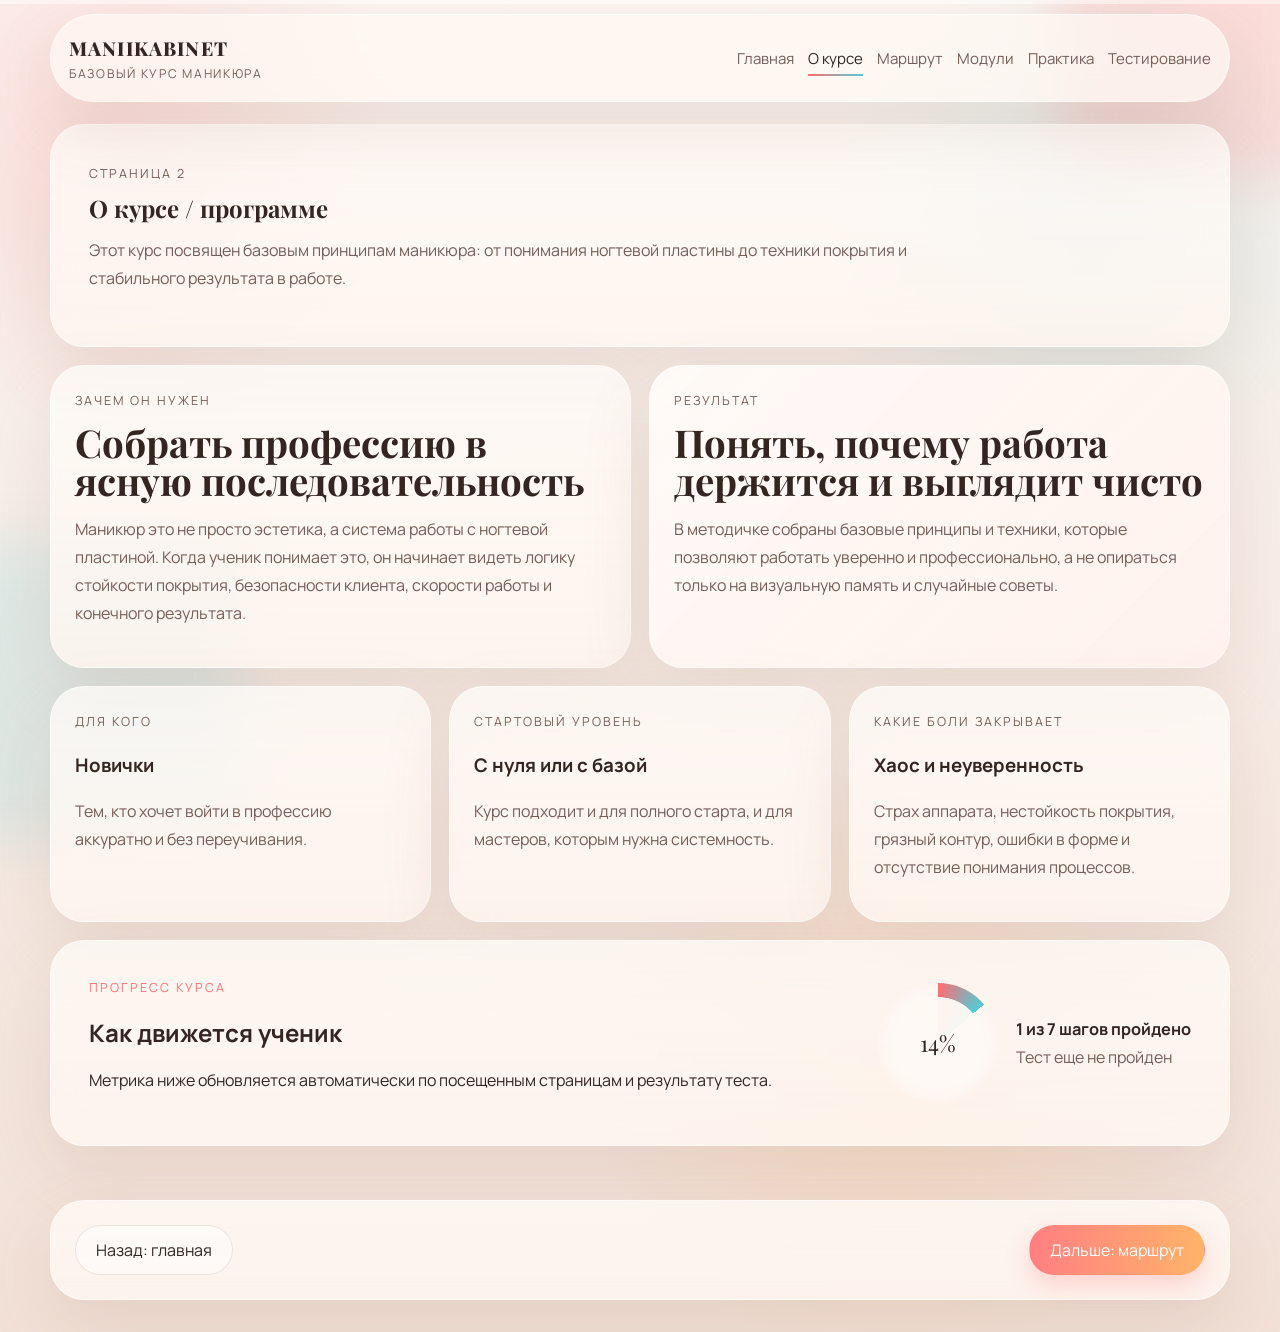
==== course.html @ a3fd8f4b "Initial course site for GitHub Pages" ====
<!DOCTYPE html>
<html lang="ru">
  <head>
    <meta charset="UTF-8" />
    <meta name="viewport" content="width=device-width, initial-scale=1.0" />
    <title>MANIIKABINET | О курсе</title>
    <meta name="description" content="О курсе MANIIKABINET: для кого он создан, какую проблему решает и какой результат дает." />
    <meta name="theme-color" content="#f7e8df" />
    <link rel="preconnect" href="https://fonts.googleapis.com" />
    <link rel="preconnect" href="https://fonts.gstatic.com" crossorigin />
    <link
      href="https://fonts.googleapis.com/css2?family=Manrope:wght@400;500;600;700;800&family=Playfair+Display:wght@600;700;800&display=swap"
      rel="stylesheet"
    />
    <link rel="stylesheet" href="styles.css" />
  </head>
  <body data-page="course">
    <div class="scroll-progress" aria-hidden="true"><span id="scroll-progress-bar"></span></div>
    <div class="page-glow page-glow--top" aria-hidden="true"></div>
    <div class="page-glow page-glow--bottom" aria-hidden="true"></div>

    <header class="site-header">
      <div class="shell site-header__inner">
        <a class="brand" href="index.html">
          <span class="brand__title">MANIIKABINET</span>
          <span class="brand__sub">базовый курс маникюра</span>
        </a>
        <button class="menu-toggle" id="menu-toggle" type="button" aria-expanded="false" aria-controls="site-nav">
          <span></span>
          <span></span>
        </button>
        <nav class="site-nav" id="site-nav" aria-label="Основная навигация">
          <a href="index.html">Главная</a>
          <a href="course.html">О курсе</a>
          <a href="route.html">Маршрут</a>
          <a href="modules.html">Модули</a>
          <a href="practice.html">Практика</a>
          <a href="testing.html">Тестирование</a>
        </nav>
      </div>
    </header>

    <main class="site-main shell page-stack">
      <section class="page-head panel panel--wide">
        <p class="section-tag">Страница 2</p>
        <h1>О курсе / программе</h1>
        <p>
          Этот курс посвящен базовым принципам маникюра: от понимания ногтевой
          пластины до техники покрытия и стабильного результата в работе.
        </p>
      </section>

      <section class="content-grid content-grid--two">
        <article class="panel">
          <p class="section-tag">Зачем он нужен</p>
          <h2>Собрать профессию в ясную последовательность</h2>
          <p>
            Маникюр это не просто эстетика, а система работы с ногтевой
            пластиной. Когда ученик понимает это, он начинает видеть логику
            стойкости покрытия, безопасности клиента, скорости работы и
            конечного результата.
          </p>
        </article>
        <article class="panel panel--soft">
          <p class="section-tag">Результат</p>
          <h2>Понять, почему работа держится и выглядит чисто</h2>
          <p>
            В методичке собраны базовые принципы и техники, которые позволяют
            работать уверенно и профессионально, а не опираться только на
            визуальную память и случайные советы.
          </p>
        </article>
      </section>

      <section class="content-grid content-grid--three">
        <article class="panel">
          <p class="section-tag">Для кого</p>
          <h3>Новички</h3>
          <p>Тем, кто хочет войти в профессию аккуратно и без переучивания.</p>
        </article>
        <article class="panel">
          <p class="section-tag">Стартовый уровень</p>
          <h3>С нуля или с базой</h3>
          <p>Курс подходит и для полного старта, и для мастеров, которым нужна системность.</p>
        </article>
        <article class="panel">
          <p class="section-tag">Какие боли закрывает</p>
          <h3>Хаос и неуверенность</h3>
          <p>Страх аппарата, нестойкость покрытия, грязный контур, ошибки в форме и отсутствие понимания процессов.</p>
        </article>
      </section>

      <section class="panel panel--wide progress-summary">
        <div>
          <p class="section-tag">Прогресс курса</p>
          <h2>Как движется ученик</h2>
          <p>Метрика ниже обновляется автоматически по посещенным страницам и результату теста.</p>
        </div>
        <div class="progress-widget">
          <div class="progress-widget__ring"><span data-progress-percent>0%</span></div>
          <div class="progress-widget__meta">
            <strong data-progress-text>0 из 6 шагов пройдено</strong>
            <span data-quiz-status>Тест еще не пройден</span>
          </div>
        </div>
      </section>
    </main>

    <footer class="site-footer shell">
      <div class="panel site-footer__panel">
        <a class="button button--ghost" href="index.html">Назад: главная</a>
        <a class="button button--primary" href="route.html">Дальше: маршрут</a>
      </div>
    </footer>

    <script src="script.js"></script>
  </body>
</html>
---- styles.css ----
:root {
  --bg: #f7eee9;
  --bg-deep: #efd9cc;
  --panel: rgba(255, 250, 246, 0.72);
  --panel-soft: rgba(255, 244, 238, 0.92);
  --line: rgba(121, 90, 79, 0.14);
  --line-strong: rgba(255, 101, 120, 0.35);
  --text: #342520;
  --muted: #755e57;
  --accent: #ff6e72;
  --accent-2: #4dcfda;
  --accent-3: #ffb36a;
  --accent-4: #d15cff;
  --shadow: 0 26px 70px rgba(148, 99, 77, 0.14);
  --radius-xl: 34px;
  --radius-lg: 26px;
  --radius-md: 18px;
  --header-h: 88px;
}

* {
  box-sizing: border-box;
}

html {
  scroll-behavior: smooth;
}

body {
  margin: 0;
  min-height: 100vh;
  font-family: "Manrope", sans-serif;
  color: var(--text);
  background:
    radial-gradient(circle at 8% 10%, rgba(255, 110, 114, 0.16), transparent 18%),
    radial-gradient(circle at 85% 18%, rgba(77, 207, 218, 0.16), transparent 18%),
    radial-gradient(circle at 70% 80%, rgba(255, 179, 106, 0.18), transparent 22%),
    linear-gradient(180deg, #fbf5f1 0%, #f7ede7 45%, #f2e1d7 100%);
  overflow-x: hidden;
}

body.menu-open {
  overflow: hidden;
}

a {
  color: inherit;
  text-decoration: none;
}

button,
input {
  font: inherit;
}

.shell {
  width: min(1180px, calc(100% - 28px));
  margin: 0 auto;
}

.scroll-progress {
  position: fixed;
  inset: 0 0 auto;
  z-index: 300;
  height: 4px;
  background: rgba(255, 255, 255, 0.5);
}

.scroll-progress span {
  display: block;
  width: 0;
  height: 100%;
  background: linear-gradient(90deg, var(--accent), var(--accent-2), var(--accent-4));
  box-shadow: 0 0 16px rgba(255, 110, 114, 0.35);
}

.page-glow {
  position: fixed;
  inset: auto;
  pointer-events: none;
  z-index: -1;
  filter: blur(28px);
}

.page-glow--top {
  top: -80px;
  right: -40px;
  width: 260px;
  height: 260px;
  background: rgba(255, 110, 114, 0.18);
}

.page-glow--bottom {
  bottom: 60px;
  left: -60px;
  width: 300px;
  height: 300px;
  background: rgba(77, 207, 218, 0.14);
}

.site-header {
  position: sticky;
  top: 0;
  z-index: 200;
  padding-top: 14px;
}

.site-header__inner {
  display: flex;
  align-items: center;
  justify-content: space-between;
  gap: 16px;
  min-height: var(--header-h);
  padding: 16px 18px;
  border: 1px solid rgba(255, 255, 255, 0.5);
  border-radius: 999px;
  background: rgba(255, 248, 243, 0.72);
  backdrop-filter: blur(20px);
  box-shadow: var(--shadow);
}

.brand {
  display: inline-flex;
  flex-direction: column;
  gap: 4px;
}

.brand__title {
  font-family: "Playfair Display", serif;
  font-size: 1.2rem;
  font-weight: 800;
  letter-spacing: 0.06em;
}

.brand__sub {
  font-size: 0.76rem;
  letter-spacing: 0.14em;
  text-transform: uppercase;
  color: var(--muted);
}

.site-nav {
  display: flex;
  align-items: center;
  flex-wrap: wrap;
  gap: 14px;
}

.site-nav a {
  position: relative;
  font-size: 0.94rem;
  color: var(--muted);
}

.site-nav a::after {
  content: "";
  position: absolute;
  left: 0;
  right: 0;
  bottom: -7px;
  height: 2px;
  background: linear-gradient(90deg, var(--accent), var(--accent-2));
  transform: scaleX(0);
  transform-origin: left;
  transition: transform 180ms ease;
}

.site-nav a:hover,
.site-nav a.is-active {
  color: var(--text);
}

.site-nav a:hover::after,
.site-nav a.is-active::after {
  transform: scaleX(1);
}

.menu-toggle {
  display: none;
  width: 46px;
  height: 46px;
  padding: 0;
  border: 1px solid var(--line);
  border-radius: 50%;
  background: rgba(255, 255, 255, 0.4);
}

.menu-toggle span {
  display: block;
  width: 18px;
  height: 2px;
  margin: 5px auto;
  background: currentColor;
}

.site-main {
  padding: 22px 0 54px;
}

.panel {
  border: 1px solid rgba(255, 255, 255, 0.56);
  border-radius: var(--radius-xl);
  background: linear-gradient(180deg, rgba(255, 252, 249, 0.74), rgba(255, 246, 240, 0.84));
  box-shadow: var(--shadow);
  backdrop-filter: blur(18px);
}

.panel--soft {
  background:
    linear-gradient(135deg, rgba(255, 255, 255, 0.55), rgba(255, 242, 236, 0.95)),
    var(--panel-soft);
}

.panel--hero,
.panel--wide {
  padding: clamp(22px, 4vw, 38px);
}

.hero {
  display: grid;
  grid-template-columns: 1.1fr 0.9fr;
  gap: 22px;
  padding: 10px 0 22px;
}

.eyebrow,
.section-tag {
  margin: 0 0 12px;
  color: var(--accent);
  text-transform: uppercase;
  letter-spacing: 0.16em;
  font-size: 0.78rem;
}

.hero h1,
.page-head h1,
.overview-grid h2,
.roadmap-banner h2,
.content-grid h2,
.module-card h2,
.task-panel h2 {
  margin: 0;
  font-family: "Playfair Display", serif;
  line-height: 0.98;
}

.hero h1 {
  font-size: clamp(2.8rem, 7vw, 6rem);
}

.hero h1 span {
  display: block;
  color: #8c5fff;
}

.lede,
.overview-grid p,
.roadmap-banner p,
.content-grid p,
.module-card p,
.task-panel p,
.site-footer p,
.page-head p,
.route-item p,
.quiz-result {
  color: var(--muted);
  line-height: 1.75;
}

.hero__chips {
  display: grid;
  grid-template-columns: repeat(3, minmax(0, 1fr));
  gap: 12px;
  margin-top: 24px;
}

.chip {
  padding: 16px;
  border-radius: 20px;
  border: 1px solid var(--line);
  background: rgba(255, 255, 255, 0.38);
}

.chip strong,
.chip span {
  display: block;
}

.chip strong {
  margin-bottom: 8px;
  font-size: 0.82rem;
  color: var(--accent);
  text-transform: uppercase;
  letter-spacing: 0.08em;
}

.hero__actions,
.pager,
.quiz-actions {
  display: flex;
  flex-wrap: wrap;
  gap: 12px;
  margin-top: 24px;
}

.button {
  display: inline-flex;
  align-items: center;
  justify-content: center;
  min-height: 50px;
  padding: 0 20px;
  border-radius: 999px;
  border: 1px solid transparent;
  transition: transform 180ms ease, box-shadow 180ms ease;
}

.button:hover {
  transform: translateY(-2px);
}

.button--primary {
  background: linear-gradient(90deg, #ff7f81, #ffb36a);
  color: white;
  box-shadow: 0 10px 24px rgba(255, 110, 114, 0.26);
}

.button--ghost {
  border-color: var(--line);
  background: rgba(255, 255, 255, 0.46);
}

.hero__visual {
  position: relative;
  overflow: hidden;
  min-height: 560px;
}

.visual-orb {
  position: absolute;
  border-radius: 50%;
  filter: blur(6px);
}

.visual-orb--coral {
  top: 40px;
  right: 40px;
  width: 220px;
  height: 220px;
  background: radial-gradient(circle, rgba(255, 110, 114, 0.58), rgba(255, 110, 114, 0.06));
}

.visual-orb--aqua {
  left: 40px;
  bottom: 60px;
  width: 180px;
  height: 180px;
  background: radial-gradient(circle, rgba(77, 207, 218, 0.44), rgba(77, 207, 218, 0.08));
}

.visual-card,
.visual-metrics {
  position: absolute;
  border-radius: 24px;
  border: 1px solid rgba(255, 255, 255, 0.5);
  background: rgba(255, 249, 245, 0.66);
  backdrop-filter: blur(14px);
}

.visual-card {
  left: 24px;
  right: 24px;
  bottom: 138px;
  padding: 22px;
}

.visual-card p {
  margin: 0 0 10px;
  color: var(--accent);
  text-transform: uppercase;
  letter-spacing: 0.12em;
  font-size: 0.78rem;
}

.visual-card h2 {
  margin: 0;
  font-family: "Playfair Display", serif;
  font-size: clamp(1.8rem, 4vw, 2.8rem);
  line-height: 1.05;
}

.visual-metrics {
  left: 24px;
  right: 24px;
  bottom: 24px;
  display: grid;
  grid-template-columns: repeat(3, minmax(0, 1fr));
  gap: 12px;
  padding: 18px;
}

.visual-metrics strong,
.visual-metrics span {
  display: block;
}

.visual-metrics strong {
  font-size: 1.8rem;
  color: var(--accent-4);
}

.visual-metrics span {
  color: var(--muted);
}

.overview-grid,
.content-grid,
.route-list,
.module-grid,
.practice-grid,
.page-stack {
  display: grid;
  gap: 18px;
}

.overview-grid {
  grid-template-columns: repeat(2, minmax(0, 1fr));
}

.overview-grid article,
.content-grid article,
.route-item,
.module-card,
.task-panel,
.site-footer__panel {
  padding: 24px;
}

.clean-list {
  margin: 0;
  padding-left: 20px;
  color: var(--muted);
  line-height: 1.8;
}

.roadmap-banner {
  display: grid;
  grid-template-columns: 0.8fr 1.2fr;
  gap: 18px;
}

.roadmap-banner__steps {
  display: flex;
  flex-wrap: wrap;
  align-content: center;
  gap: 10px;
}

.roadmap-banner__steps span {
  display: inline-flex;
  padding: 10px 14px;
  border-radius: 999px;
  background: rgba(255, 255, 255, 0.42);
  border: 1px solid rgba(255, 255, 255, 0.5);
  color: var(--text);
}

.page-head p,
.progress-summary p {
  max-width: 860px;
}

.content-grid--two {
  grid-template-columns: repeat(2, minmax(0, 1fr));
}

.content-grid--three {
  grid-template-columns: repeat(3, minmax(0, 1fr));
}

.route-item span {
  display: inline-block;
  margin-bottom: 10px;
  color: var(--accent-2);
  font-size: 0.82rem;
  letter-spacing: 0.12em;
  text-transform: uppercase;
}

.route-item h2,
.content-grid h2,
.task-panel h2 {
  font-size: clamp(1.6rem, 3vw, 2.4rem);
}

.module-grid,
.practice-grid {
  grid-template-columns: repeat(2, minmax(0, 1fr));
}

.methodology-sheet,
.methodology-grid {
  display: grid;
  gap: 18px;
}

.methodology-grid {
  grid-template-columns: repeat(2, minmax(0, 1fr));
}

.module-detail {
  padding: 24px;
}

.module-detail h2 {
  margin: 0 0 12px;
  font-family: "Playfair Display", serif;
  font-size: clamp(1.7rem, 3vw, 2.5rem);
  line-height: 1.02;
}

.module-detail p {
  margin: 0;
  color: var(--muted);
  line-height: 1.75;
}

.module-detail p + p,
.module-detail .clean-list,
.module-detail ol,
.module-detail .note-box {
  margin-top: 14px;
}

.module-detail ol {
  margin-bottom: 0;
  padding-left: 22px;
  color: var(--muted);
  line-height: 1.8;
}

.note-box {
  padding: 16px 18px;
  border-radius: 20px;
  background: rgba(255, 179, 106, 0.14);
  border: 1px solid rgba(255, 179, 106, 0.24);
}

.note-box strong {
  display: block;
  margin-bottom: 6px;
}

.module-detail--wide {
  grid-column: 1 / -1;
}

.module-card span {
  display: inline-flex;
  align-items: center;
  justify-content: center;
  width: 44px;
  height: 44px;
  margin-bottom: 16px;
  border-radius: 50%;
  background: rgba(209, 92, 255, 0.12);
  color: var(--accent-4);
  font-weight: 800;
}

.site-footer {
  padding-bottom: 32px;
}

.site-footer__panel {
  display: flex;
  justify-content: space-between;
  align-items: center;
  gap: 18px;
}

.progress-summary {
  display: grid;
  grid-template-columns: 1fr auto;
  align-items: center;
  gap: 18px;
}

.progress-widget {
  display: flex;
  align-items: center;
  gap: 18px;
}

.progress-widget--column {
  align-items: flex-start;
}

.progress-widget__ring {
  width: 120px;
  height: 120px;
  display: grid;
  place-items: center;
  border-radius: 50%;
  background:
    radial-gradient(circle closest-side, rgba(255, 249, 245, 0.95) 76%, transparent 77% 100%),
    conic-gradient(var(--accent) 0deg, var(--accent-2) 0deg, rgba(255, 255, 255, 0.45) 0deg);
  box-shadow: inset 0 0 16px rgba(255, 110, 114, 0.08);
}

.progress-widget__ring span {
  font-family: "Playfair Display", serif;
  font-size: 1.4rem;
}

.progress-widget__meta {
  display: grid;
  gap: 6px;
}

.progress-widget__meta strong {
  font-size: 1.02rem;
}

.progress-widget__meta span {
  color: var(--muted);
}

.quiz-form {
  display: grid;
  gap: 18px;
}

.quiz-item {
  margin: 0;
  padding: 20px;
  border: 1px solid var(--line);
  border-radius: 22px;
  background: rgba(255, 255, 255, 0.34);
}

.quiz-item legend {
  padding: 0 8px 0 0;
  font-weight: 700;
  line-height: 1.5;
}

.quiz-item label {
  display: block;
  margin-top: 12px;
  color: var(--muted);
}

.quiz-item input {
  margin-right: 10px;
}

.quiz-result {
  min-height: 28px;
  margin-top: 18px;
  font-weight: 600;
}

@media (max-width: 980px) {
  .hero,
  .overview-grid,
  .roadmap-banner,
  .content-grid--two,
  .content-grid--three,
  .methodology-grid,
  .module-grid,
  .practice-grid,
  .progress-summary,
  .site-footer__panel {
    grid-template-columns: 1fr;
    display: grid;
  }

  .hero__chips,
  .visual-metrics {
    grid-template-columns: 1fr;
  }
}

@media (max-width: 820px) {
  :root {
    --header-h: 74px;
  }

  .menu-toggle {
    display: inline-block;
  }

  .site-nav {
    position: fixed;
    inset: calc(var(--header-h) + 12px) 14px auto;
    flex-direction: column;
    align-items: stretch;
    padding: 18px;
    border: 1px solid rgba(255, 255, 255, 0.5);
    border-radius: 24px;
    background: rgba(255, 248, 243, 0.96);
    transform: translateY(-10px);
    opacity: 0;
    pointer-events: none;
    transition: opacity 160ms ease, transform 160ms ease;
  }

  .site-nav.is-open {
    opacity: 1;
    pointer-events: auto;
    transform: translateY(0);
  }
}

@media (max-width: 640px) {
  .shell {
    width: min(100% - 18px, 1180px);
  }

  .panel--hero,
  .panel--wide,
  .overview-grid article,
  .content-grid article,
  .route-item,
  .module-card,
  .task-panel,
  .site-footer__panel,
  .quiz-item {
    padding: 18px;
  }

  .button {
    width: 100%;
  }

  .progress-widget {
    flex-direction: column;
    align-items: flex-start;
  }
}
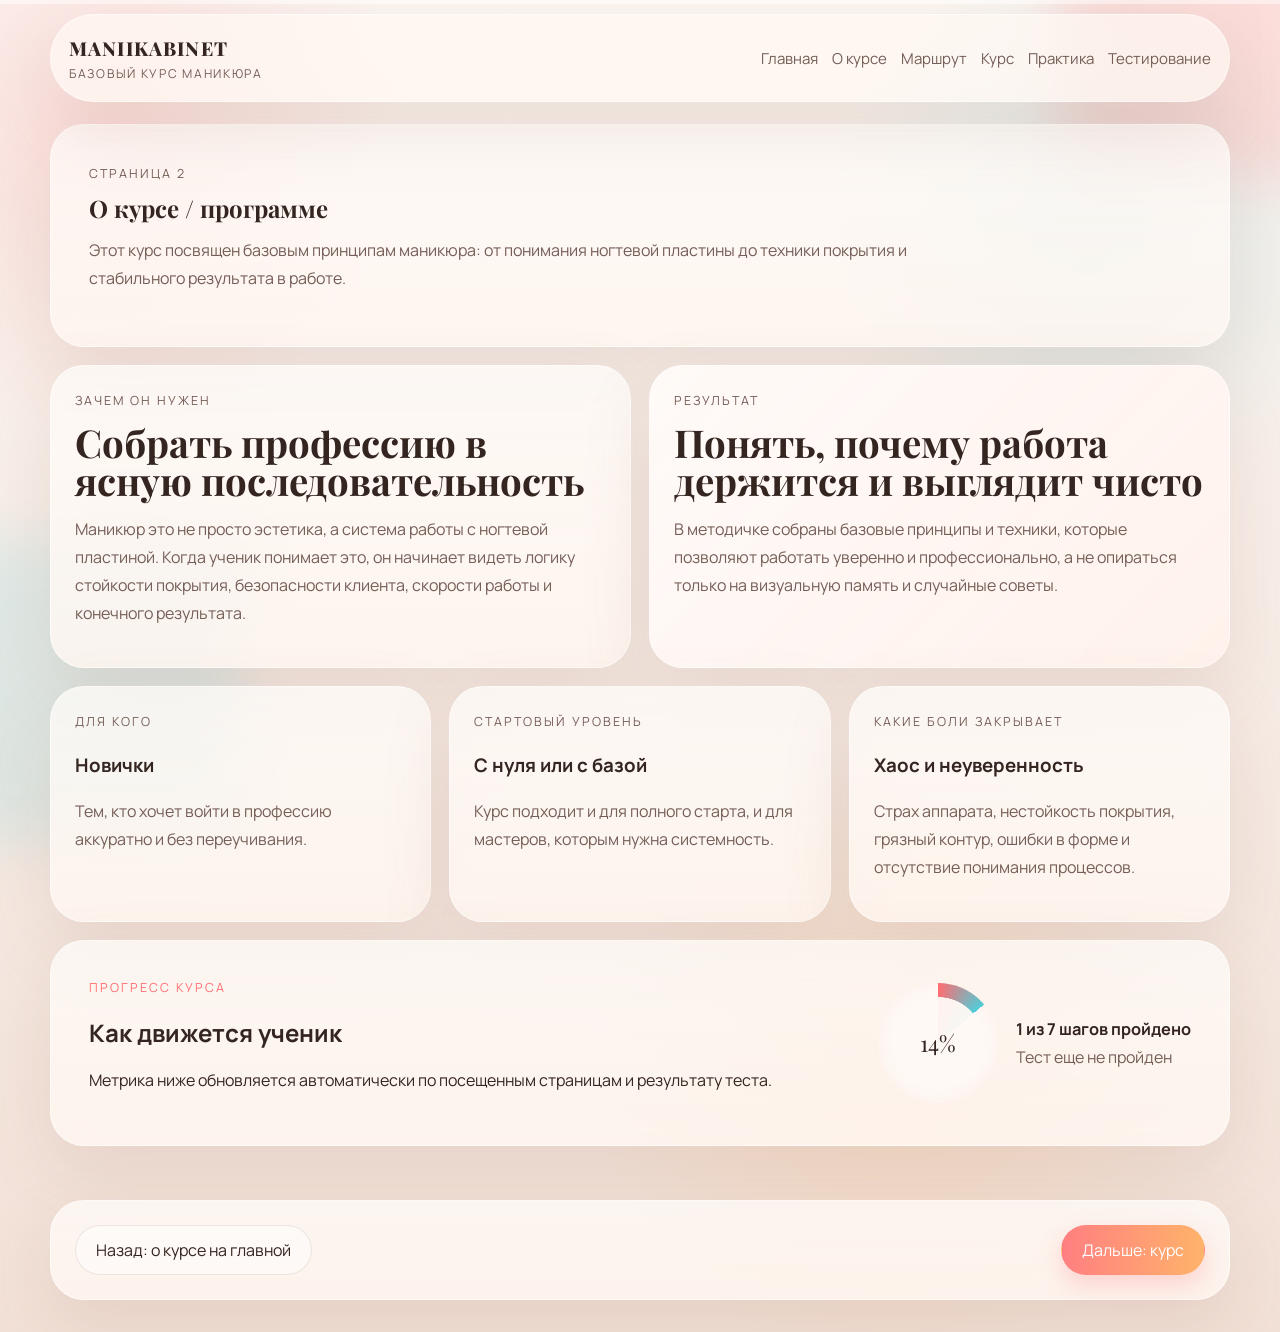
==== commit 43cc2e13: "Refine navigation and course structure" ====
--- a/course.html
+++ b/course.html
@@ -30,10 +30,10 @@
           <span></span>
         </button>
         <nav class="site-nav" id="site-nav" aria-label="Основная навигация">
-          <a href="index.html">Главная</a>
-          <a href="course.html">О курсе</a>
-          <a href="route.html">Маршрут</a>
-          <a href="modules.html">Модули</a>
+          <a href="index.html#hero">Главная</a>
+          <a href="index.html#about-course">О курсе</a>
+          <a href="index.html#home-route">Маршрут</a>
+          <a href="modules.html">Курс</a>
           <a href="practice.html">Практика</a>
           <a href="testing.html">Тестирование</a>
         </nav>
@@ -108,8 +108,8 @@
 
     <footer class="site-footer shell">
       <div class="panel site-footer__panel">
-        <a class="button button--ghost" href="index.html">Назад: главная</a>
-        <a class="button button--primary" href="route.html">Дальше: маршрут</a>
+        <a class="button button--ghost" href="index.html#about-course">Назад: о курсе на главной</a>
+        <a class="button button--primary" href="modules.html">Дальше: курс</a>
       </div>
     </footer>
 
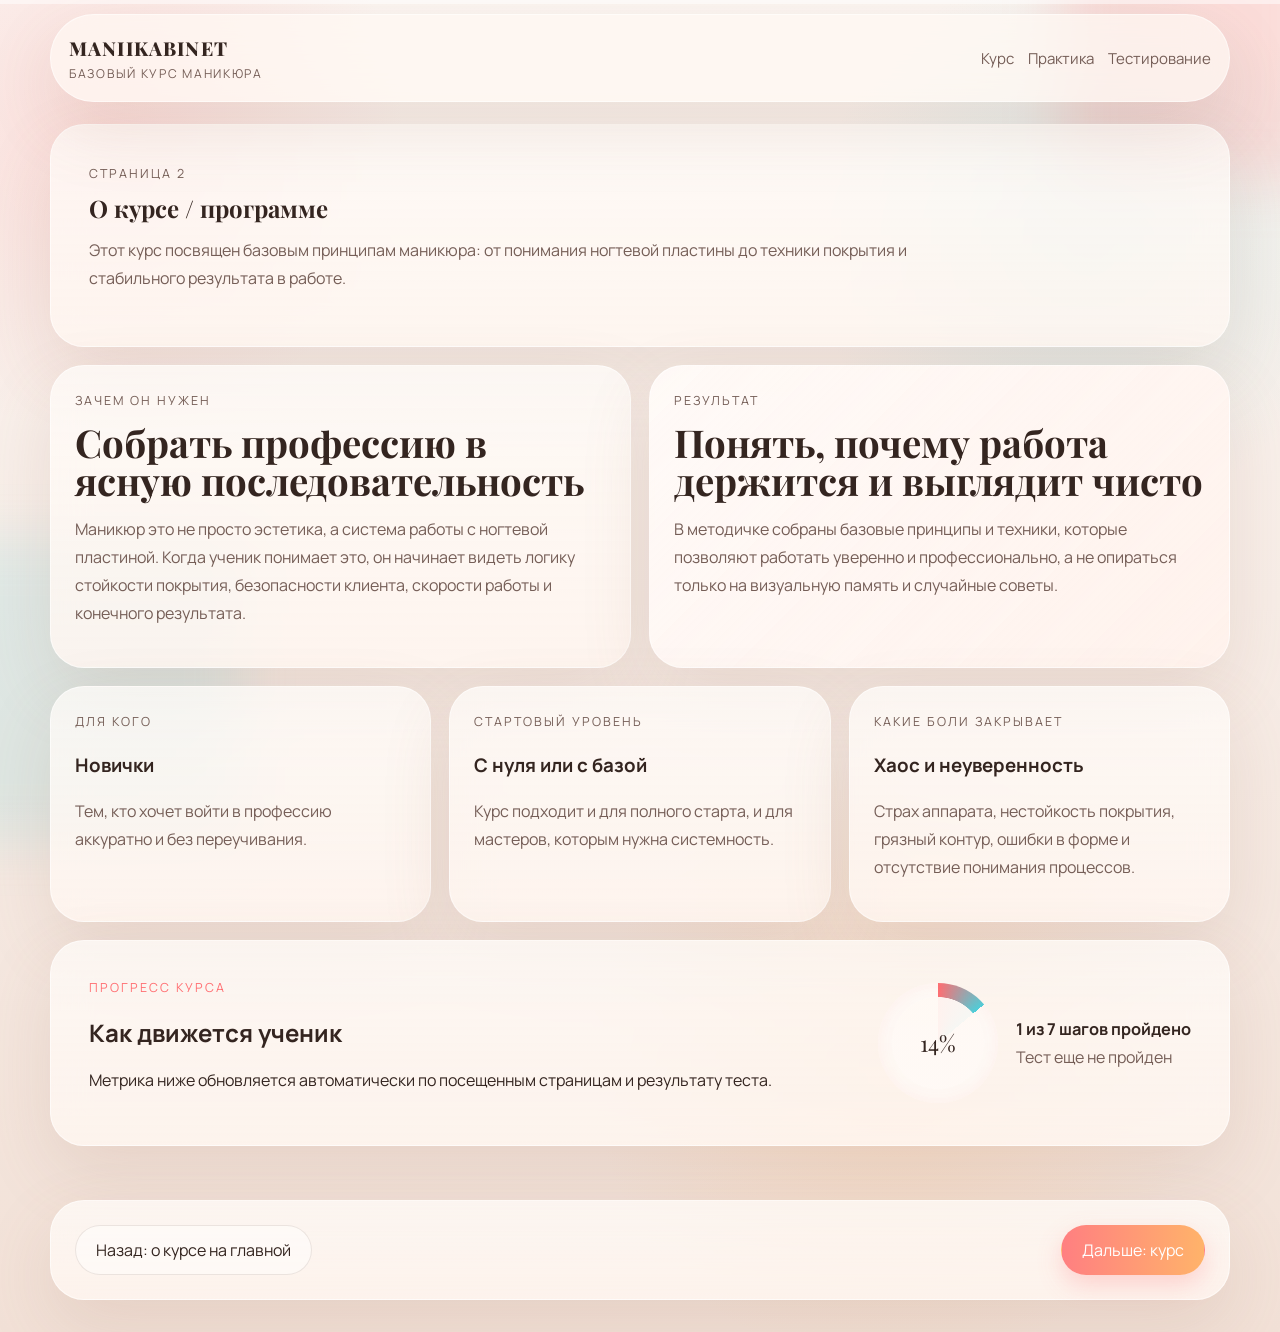
==== commit 1ffc2c71: "Simplify header navigation" ====
--- a/course.html
+++ b/course.html
@@ -30,9 +30,6 @@
           <span></span>
         </button>
         <nav class="site-nav" id="site-nav" aria-label="Основная навигация">
-          <a href="index.html#hero">Главная</a>
-          <a href="index.html#about-course">О курсе</a>
-          <a href="index.html#home-route">Маршрут</a>
           <a href="modules.html">Курс</a>
           <a href="practice.html">Практика</a>
           <a href="testing.html">Тестирование</a>
--- a/styles.css
+++ b/styles.css
@@ -335,6 +335,25 @@
   min-height: 560px;
 }
 
+.hero__video,
+.hero__video-overlay {
+  position: absolute;
+  inset: 0;
+}
+
+.hero__video {
+  width: 100%;
+  height: 100%;
+  object-fit: cover;
+}
+
+.hero__video-overlay {
+  background:
+    linear-gradient(180deg, rgba(255, 248, 243, 0.18), rgba(255, 244, 238, 0.52)),
+    linear-gradient(135deg, rgba(255, 110, 114, 0.18), rgba(77, 207, 218, 0.16));
+  backdrop-filter: blur(1px);
+}
+
 .visual-orb {
   position: absolute;
   border-radius: 50%;
@@ -360,6 +379,7 @@
 .visual-card,
 .visual-metrics {
   position: absolute;
+  z-index: 2;
   border-radius: 24px;
   border: 1px solid rgba(255, 255, 255, 0.5);
   background: rgba(255, 249, 245, 0.66);
@@ -495,6 +515,227 @@
 .module-grid,
 .practice-grid {
   grid-template-columns: repeat(2, minmax(0, 1fr));
+}
+
+.course-hub {
+  display: grid;
+  grid-template-columns: 320px minmax(0, 1fr);
+  gap: 18px;
+  align-items: start;
+}
+
+.course-sidebar {
+  position: sticky;
+  top: calc(var(--header-h) + 24px);
+  padding: 22px;
+  display: grid;
+  gap: 18px;
+}
+
+.course-sidebar__block {
+  display: grid;
+  gap: 12px;
+}
+
+.course-toc {
+  display: grid;
+  gap: 10px;
+}
+
+.course-toc a {
+  display: grid;
+  gap: 4px;
+  padding: 14px 16px;
+  border-radius: 18px;
+  border: 1px solid var(--line);
+  background: rgba(255, 255, 255, 0.38);
+  transition: border-color 180ms ease, transform 180ms ease, box-shadow 180ms ease;
+}
+
+.course-toc a:hover,
+.course-toc a.is-current {
+  transform: translateY(-1px);
+  border-color: var(--line-strong);
+  box-shadow: 0 12px 22px rgba(255, 110, 114, 0.08);
+}
+
+.course-toc a strong {
+  font-size: 0.86rem;
+  color: var(--accent);
+}
+
+.course-toc a span {
+  color: var(--text);
+  line-height: 1.45;
+}
+
+.course-side-note {
+  padding: 16px;
+}
+
+.course-main,
+.course-chapters {
+  display: grid;
+  gap: 18px;
+}
+
+.course-hero-card {
+  display: grid;
+  grid-template-columns: 1fr auto;
+  gap: 18px;
+  align-items: end;
+}
+
+.course-hero-card__badges {
+  display: flex;
+  flex-wrap: wrap;
+  justify-content: end;
+  gap: 10px;
+}
+
+.course-hero-card__badges span {
+  display: inline-flex;
+  padding: 10px 14px;
+  border-radius: 999px;
+  background: rgba(255, 255, 255, 0.44);
+  border: 1px solid rgba(255, 255, 255, 0.56);
+}
+
+.chapter-card {
+  padding: 24px;
+  scroll-margin-top: calc(var(--header-h) + 24px);
+}
+
+.chapter-card__head {
+  display: grid;
+  grid-template-columns: auto 1fr auto;
+  gap: 16px;
+  align-items: start;
+}
+
+.chapter-card__index {
+  display: inline-flex;
+  align-items: center;
+  justify-content: center;
+  width: 52px;
+  height: 52px;
+  border-radius: 50%;
+  background: rgba(209, 92, 255, 0.12);
+  color: var(--accent-4);
+  font-weight: 800;
+}
+
+.chapter-card__title h2 {
+  margin: 0;
+  font-family: "Playfair Display", serif;
+  font-size: clamp(1.7rem, 3vw, 2.5rem);
+  line-height: 1.02;
+}
+
+.chapter-card__title p {
+  margin: 10px 0 0;
+  color: var(--muted);
+  line-height: 1.75;
+}
+
+.chapter-status {
+  min-width: 132px;
+  display: grid;
+  gap: 10px;
+}
+
+.chapter-status__pill {
+  display: inline-flex;
+  justify-content: center;
+  padding: 8px 12px;
+  border-radius: 999px;
+  background: rgba(255, 179, 106, 0.14);
+  color: #9c6431;
+  font-size: 0.82rem;
+  font-weight: 700;
+}
+
+.chapter-status__pill.is-done {
+  background: rgba(77, 207, 218, 0.16);
+  color: #1d7e86;
+}
+
+.chapter-status button {
+  min-height: 42px;
+  border: 1px solid var(--line);
+  border-radius: 999px;
+  background: rgba(255, 255, 255, 0.42);
+}
+
+.chapter-body {
+  display: grid;
+  gap: 16px;
+  margin-top: 22px;
+}
+
+.chapter-body__grid {
+  display: grid;
+  grid-template-columns: 1fr 1fr;
+  gap: 16px;
+}
+
+.chapter-block {
+  padding: 18px;
+  border-radius: 22px;
+  background: rgba(255, 255, 255, 0.36);
+  border: 1px solid rgba(255, 255, 255, 0.46);
+}
+
+.chapter-block h3 {
+  margin: 0 0 10px;
+  font-size: 1.1rem;
+}
+
+.chapter-block p {
+  margin: 0;
+  color: var(--muted);
+  line-height: 1.75;
+}
+
+.chapter-block .clean-list,
+.chapter-block ol {
+  margin-top: 10px;
+}
+
+.media-grid {
+  display: grid;
+  grid-template-columns: repeat(2, minmax(0, 1fr));
+  gap: 14px;
+}
+
+.media-slot {
+  padding: 18px;
+  border-radius: 22px;
+  border: 1px dashed rgba(121, 90, 79, 0.24);
+  background:
+    linear-gradient(135deg, rgba(255, 255, 255, 0.44), rgba(255, 241, 235, 0.72));
+}
+
+.media-slot__type {
+  display: inline-flex;
+  margin-bottom: 10px;
+  padding: 7px 11px;
+  border-radius: 999px;
+  background: rgba(77, 207, 218, 0.12);
+  color: #1d7e86;
+  font-size: 0.82rem;
+  font-weight: 700;
+}
+
+.media-slot h4 {
+  margin: 0 0 8px;
+  font-size: 1rem;
+}
+
+.media-slot p {
+  margin: 0;
+  color: var(--muted);
+  line-height: 1.65;
 }
 
 .methodology-sheet,
@@ -664,6 +905,8 @@
   .hero,
   .overview-grid,
   .roadmap-banner,
+  .course-hub,
+  .course-hero-card,
   .content-grid--two,
   .content-grid--three,
   .methodology-grid,
@@ -677,6 +920,11 @@
 
   .hero__chips,
   .visual-metrics {
+    grid-template-columns: 1fr;
+  }
+
+  .chapter-body__grid,
+  .media-grid {
     grid-template-columns: 1fr;
   }
 }
@@ -710,6 +958,10 @@
     pointer-events: auto;
     transform: translateY(0);
   }
+
+  .course-sidebar {
+    position: static;
+  }
 }
 
 @media (max-width: 640px) {
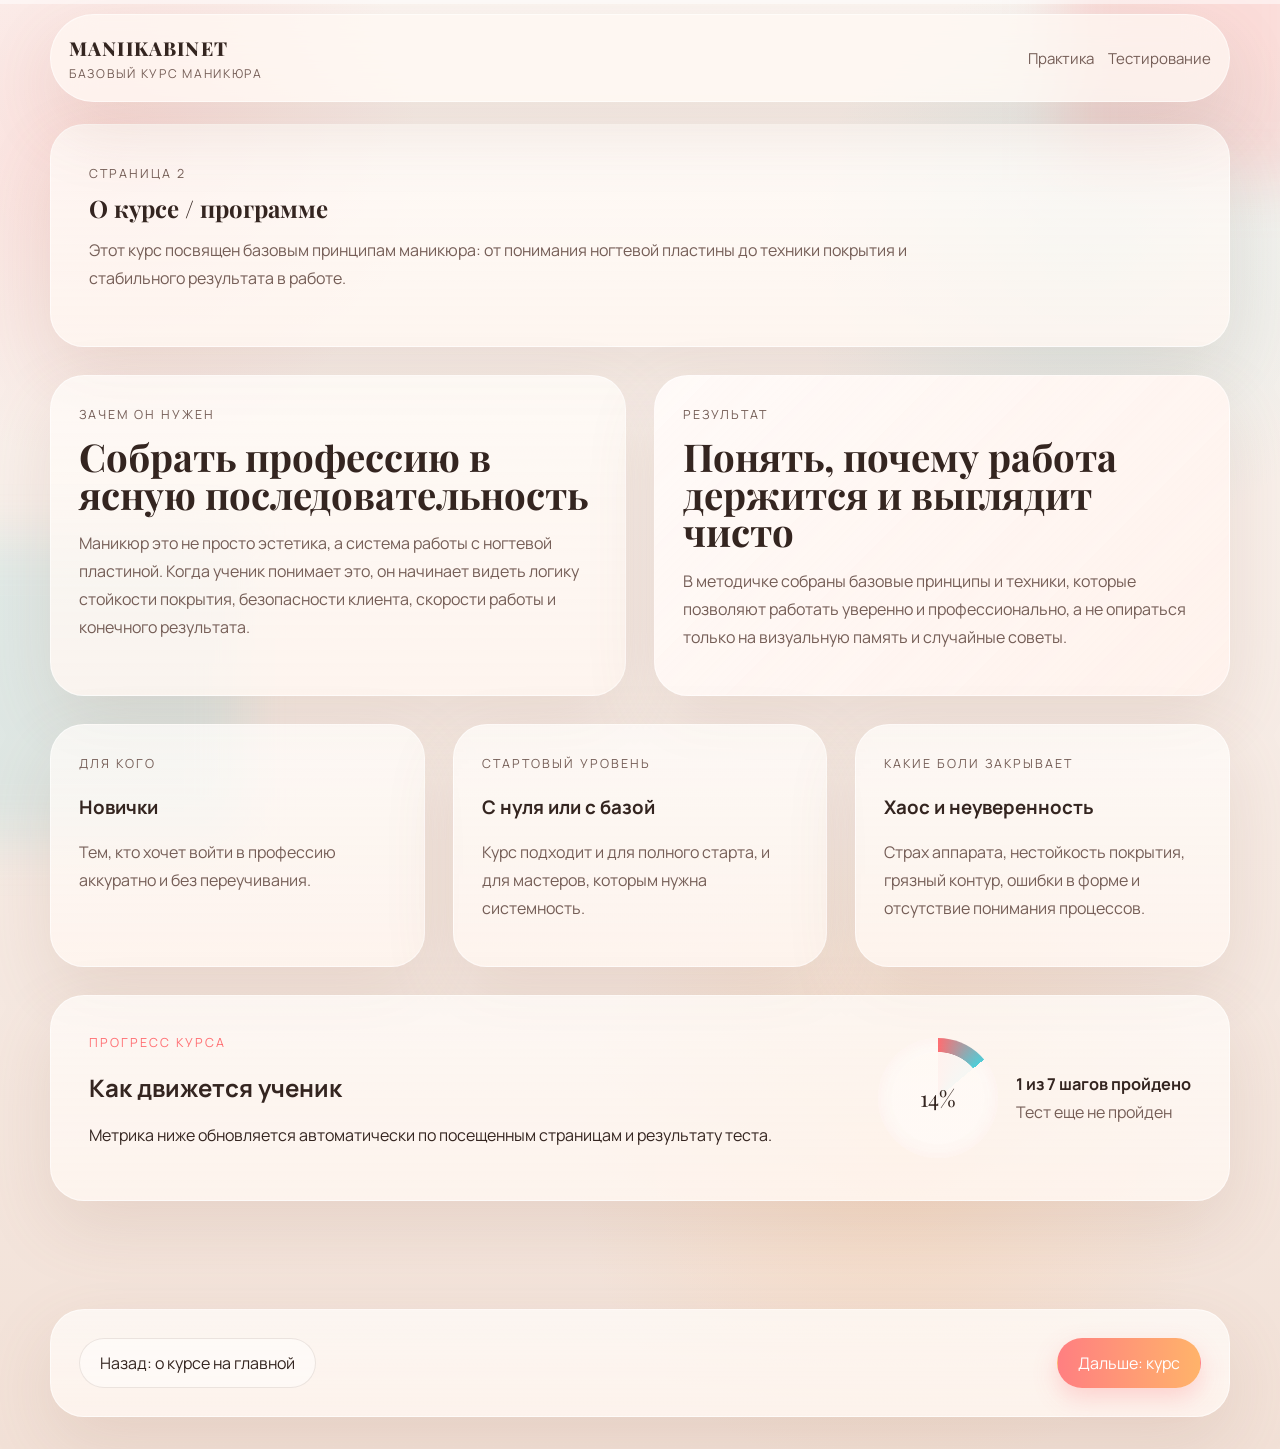
==== commit 2668aac1: "Link homepage title to course page" ====
--- a/course.html
+++ b/course.html
@@ -30,7 +30,6 @@
           <span></span>
         </button>
         <nav class="site-nav" id="site-nav" aria-label="Основная навигация">
-          <a href="modules.html">Курс</a>
           <a href="practice.html">Практика</a>
           <a href="testing.html">Тестирование</a>
         </nav>
--- a/styles.css
+++ b/styles.css
@@ -16,6 +16,7 @@
   --radius-lg: 26px;
   --radius-md: 18px;
   --header-h: 88px;
+  --home-scene-min: calc(100svh - var(--header-h) - 28px);
 }
 
 * {
@@ -24,6 +25,11 @@
 
 html {
   scroll-behavior: smooth;
+}
+
+body[data-page="home"] {
+  scroll-snap-type: y mandatory;
+  scroll-padding-top: calc(var(--header-h) + 18px);
 }
 
 body {
@@ -39,6 +45,47 @@
   overflow-x: hidden;
 }
 
+body[data-page="home"] {
+  background:
+    linear-gradient(180deg, rgba(251, 245, 241, 0.08) 0%, rgba(247, 237, 231, 0.14) 45%, rgba(242, 225, 215, 0.26) 100%);
+  --text: #fff7f1;
+  --muted: rgba(255, 241, 233, 0.82);
+  --line: rgba(255, 244, 239, 0.22);
+  --line-strong: rgba(255, 177, 162, 0.48);
+}
+
+body[data-page="home"] .page-glow {
+  opacity: 0.68;
+}
+
+.home-video-stage {
+  position: fixed;
+  inset: 0;
+  z-index: -4;
+  overflow: hidden;
+  background: #281a16;
+}
+
+.home-video-stage::after {
+  content: "";
+  position: absolute;
+  inset: 0;
+  background:
+    radial-gradient(circle at 20% 18%, rgba(255, 210, 190, 0.12), transparent 24%),
+    linear-gradient(180deg, rgba(52, 28, 24, 0.28), rgba(66, 35, 30, 0.24) 35%, rgba(34, 16, 13, 0.38) 100%);
+}
+
+.home-video-stage__video {
+  position: absolute;
+  inset: 0;
+  width: 100%;
+  height: 100%;
+  object-fit: cover;
+  object-position: center var(--video-focus-y, 26%);
+  transform: none;
+  will-change: object-position;
+}
+
 body.menu-open {
   overflow: hidden;
 }
@@ -103,6 +150,7 @@
   top: 0;
   z-index: 200;
   padding-top: 14px;
+  transition: padding-top 420ms cubic-bezier(0.22, 1, 0.36, 1);
 }
 
 .site-header__inner {
@@ -117,6 +165,15 @@
   background: rgba(255, 248, 243, 0.72);
   backdrop-filter: blur(20px);
   box-shadow: var(--shadow);
+  transition:
+    min-height 420ms cubic-bezier(0.22, 1, 0.36, 1),
+    padding 420ms cubic-bezier(0.22, 1, 0.36, 1),
+    width 420ms cubic-bezier(0.22, 1, 0.36, 1),
+    max-width 420ms cubic-bezier(0.22, 1, 0.36, 1),
+    border-color 420ms ease,
+    background 420ms ease,
+    box-shadow 420ms ease,
+    transform 420ms cubic-bezier(0.22, 1, 0.36, 1);
 }
 
 .brand {
@@ -144,6 +201,156 @@
   align-items: center;
   flex-wrap: wrap;
   gap: 14px;
+}
+
+.scene-rail {
+  display: none;
+}
+
+body[data-page="home"] .site-header {
+  padding-top: 10px;
+  padding-inline: 12px;
+  display: flex;
+  justify-content: center;
+}
+
+body[data-page="home"] .site-header__inner {
+  width: fit-content;
+  max-width: calc(100vw - 24px);
+  min-width: 0;
+  margin: 0 auto;
+  display: flex;
+  flex-wrap: wrap;
+  align-items: center;
+  justify-content: center;
+  gap: 12px;
+  min-height: 74px;
+  padding: 12px 18px;
+  border-radius: 30px;
+  border-color: rgba(255, 255, 255, 0.18);
+  background:
+    linear-gradient(180deg, rgba(255, 255, 255, 0.18), rgba(255, 255, 255, 0.1)),
+    rgba(255, 248, 243, 0.08);
+  backdrop-filter: blur(24px) saturate(1.2);
+  -webkit-backdrop-filter: blur(24px) saturate(1.2);
+  box-shadow:
+    0 12px 34px rgba(16, 8, 7, 0.18),
+    inset 0 1px 0 rgba(255, 255, 255, 0.22);
+  transform-origin: top center;
+  overflow: clip;
+}
+
+body[data-page="home"] .brand {
+  align-items: center;
+  text-align: center;
+}
+
+body[data-page="home"] .site-nav {
+  justify-content: center;
+  flex-wrap: nowrap;
+}
+
+body[data-page="home"] .scene-rail {
+  display: flex;
+  align-items: center;
+  justify-content: center;
+  gap: 8px;
+  min-width: 0;
+  overflow: hidden;
+  max-width: min(52vw, 620px);
+}
+
+body[data-page="home"] .scene-rail a {
+  display: inline-flex;
+  align-items: center;
+  max-width: 0;
+  overflow: hidden;
+  white-space: nowrap;
+  padding: 0;
+  border-radius: 22px;
+  border: 1px solid rgba(255, 244, 239, 0);
+  background: rgba(255, 255, 255, 0);
+  color: rgba(255, 246, 241, 0);
+  opacity: 0;
+  transform: translate3d(0, 24px, 0) scale3d(0.82, 0.7, 1);
+  transform-origin: center bottom;
+  transition:
+    max-width 1500ms cubic-bezier(0.16, 1, 0.3, 1),
+    padding 1500ms cubic-bezier(0.16, 1, 0.3, 1),
+    opacity 1100ms ease,
+    color 1100ms ease,
+    background 1100ms ease,
+    border-color 1100ms ease,
+    transform 1500ms cubic-bezier(0.16, 1, 0.3, 1),
+    border-radius 1500ms cubic-bezier(0.16, 1, 0.3, 1);
+}
+
+body[data-page="home"] .scene-rail a.is-visible {
+  max-width: 210px;
+  padding: 8px 12px;
+  border-color: rgba(255, 244, 239, 0.16);
+  background: rgba(255, 255, 255, 0.08);
+  color: rgba(255, 248, 242, 0.88);
+  opacity: 1;
+  transform: translate3d(0, 0, 0) scale3d(1, 1, 1);
+  border-radius: 999px;
+}
+
+body[data-page="home"] .scene-rail a.is-current {
+  border-color: rgba(255, 244, 239, 0.28);
+  background: rgba(255, 255, 255, 0.16);
+  color: #fffaf6;
+}
+
+body[data-page="home"] .site-header.is-condensed {
+  padding-top: 4px;
+}
+
+body[data-page="home"] .site-header.is-condensed .site-header__inner {
+  min-height: 52px;
+  padding: 9px 14px;
+  gap: 10px;
+  transform: translateY(0);
+}
+
+body[data-page="home"] .site-header.is-blooming .site-header__inner {
+  min-height: 64px;
+  padding-top: 15px;
+  padding-bottom: 15px;
+  transform: scale3d(1.01, 1.045, 1);
+  border-radius: 32px;
+  box-shadow:
+    0 20px 48px rgba(16, 8, 7, 0.26),
+    inset 0 1px 0 rgba(255, 255, 255, 0.24);
+}
+
+body[data-page="home"] .site-header.is-settling .site-header__inner {
+  min-height: 48px;
+  padding-top: 7px;
+  padding-bottom: 7px;
+  transform: scale3d(0.998, 0.962, 1);
+  border-radius: 26px;
+  box-shadow:
+    0 10px 26px rgba(16, 8, 7, 0.16),
+    inset 0 1px 0 rgba(255, 255, 255, 0.18);
+}
+
+body[data-page="home"] .site-header.is-rippling .site-header__inner {
+  min-height: 58px;
+  padding-top: 11px;
+  padding-bottom: 11px;
+  transform: scale3d(1.006, 1.018, 1);
+  border-radius: 30px;
+}
+
+body[data-page="home"] .site-header.is-condensed .brand__sub {
+  opacity: 0;
+  max-height: 0;
+}
+
+body[data-page="home"] .brand__sub {
+  max-height: 20px;
+  transition: opacity 260ms ease, max-height 260ms ease;
 }
 
 .site-nav a {
@@ -194,7 +401,11 @@
 }
 
 .site-main {
-  padding: 22px 0 54px;
+  padding: 22px 0 108px;
+}
+
+body[data-page="home"] .site-main {
+  padding: 14px 0 0;
 }
 
 .panel {
@@ -202,7 +413,75 @@
   border-radius: var(--radius-xl);
   background: linear-gradient(180deg, rgba(255, 252, 249, 0.74), rgba(255, 246, 240, 0.84));
   box-shadow: var(--shadow);
-  backdrop-filter: blur(18px);
+}
+
+body[data-page="home"] .hero__copy,
+body[data-page="home"] .editorial-lead,
+body[data-page="home"] .editorial-index,
+body[data-page="home"] .hero-facts__lead,
+body[data-page="home"] .hero-facts__metrics,
+body[data-page="home"] .editorial-route__head,
+body[data-page="home"] .site-footer__blessing,
+body[data-page="home"] .site-footer__panel .pager {
+  position: relative;
+  border: 1px solid rgba(255, 244, 239, 0.16);
+  background:
+    linear-gradient(180deg, rgba(255, 255, 255, 0.14), rgba(255, 255, 255, 0.08)),
+    rgba(255, 248, 243, 0.08);
+  box-shadow:
+    0 22px 54px rgba(16, 8, 7, 0.2),
+    inset 0 1px 0 rgba(255, 255, 255, 0.18);
+  backdrop-filter: blur(22px) saturate(1.16);
+  -webkit-backdrop-filter: blur(22px) saturate(1.16);
+}
+
+body[data-page="home"] .hero__copy::before,
+body[data-page="home"] .editorial-lead::before,
+body[data-page="home"] .editorial-index::before,
+body[data-page="home"] .hero-facts__lead::before,
+body[data-page="home"] .hero-facts__metrics::before,
+body[data-page="home"] .editorial-route__head::before,
+body[data-page="home"] .site-footer__blessing::after,
+body[data-page="home"] .site-footer__panel .pager::before {
+  content: "";
+  position: absolute;
+  inset: 0;
+  border-radius: inherit;
+  background:
+    linear-gradient(135deg, rgba(255, 255, 255, 0.16), transparent 26%, transparent 72%, rgba(255, 255, 255, 0.08));
+  pointer-events: none;
+  opacity: 0.8;
+}
+
+body[data-page="home"] .brand__sub,
+body[data-page="home"] .site-nav a,
+body[data-page="home"] .lede,
+body[data-page="home"] .hero-facts__metrics span,
+body[data-page="home"] .editorial-index__list span,
+body[data-page="home"] .editorial-route__head p:last-child,
+body[data-page="home"] .site-footer p {
+  color: var(--muted);
+}
+
+body[data-page="home"] .brand__title,
+body[data-page="home"] .site-nav a:hover,
+body[data-page="home"] .site-nav a.is-active,
+body[data-page="home"] .hero h1,
+body[data-page="home"] .hero-facts__lead h2,
+body[data-page="home"] .editorial-lead h2,
+body[data-page="home"] .editorial-route__head h2,
+body[data-page="home"] .route-beat h3,
+body[data-page="home"] .site-footer__blessing strong {
+  color: var(--text);
+}
+
+body[data-page="home"] .section-tag,
+body[data-page="home"] .eyebrow,
+body[data-page="home"] .site-footer__eyebrow,
+body[data-page="home"] .chip strong,
+body[data-page="home"] .route-beat span,
+body[data-page="home"] .hero-facts__lead p {
+  color: #ffd1c4;
 }
 
 .panel--soft {
@@ -217,10 +496,13 @@
 }
 
 .hero {
-  display: grid;
-  grid-template-columns: 1.1fr 0.9fr;
-  gap: 22px;
-  padding: 10px 0 22px;
+  padding: 10px 0 0;
+}
+
+.hero__copy {
+  width: 100%;
+  max-width: 920px;
+  padding-block: clamp(30px, 4.8vw, 52px);
 }
 
 .eyebrow,
@@ -248,9 +530,14 @@
   font-size: clamp(2.8rem, 7vw, 6rem);
 }
 
+.hero__title-link {
+  display: inline-block;
+  color: inherit;
+}
+
 .hero h1 span {
   display: block;
-  color: #8c5fff;
+  color: #ff7f81;
 }
 
 .lede,
@@ -270,15 +557,20 @@
 .hero__chips {
   display: grid;
   grid-template-columns: repeat(3, minmax(0, 1fr));
-  gap: 12px;
-  margin-top: 24px;
+  gap: 14px;
+  margin-top: 30px;
 }
 
 .chip {
   padding: 16px;
   border-radius: 20px;
-  border: 1px solid var(--line);
-  background: rgba(255, 255, 255, 0.38);
+  border: 1px solid rgba(121, 90, 79, 0.1);
+  background: rgba(255, 255, 255, 0.34);
+}
+
+body[data-page="home"] .chip {
+  border-color: rgba(255, 241, 233, 0.16);
+  background: rgba(255, 255, 255, 0.08);
 }
 
 .chip strong,
@@ -300,7 +592,7 @@
   display: flex;
   flex-wrap: wrap;
   gap: 12px;
-  margin-top: 24px;
+  margin-top: 30px;
 }
 
 .button {
@@ -329,109 +621,220 @@
   background: rgba(255, 255, 255, 0.46);
 }
 
-.hero__visual {
-  position: relative;
-  overflow: hidden;
-  min-height: 560px;
-}
-
-.hero__video,
-.hero__video-overlay {
-  position: absolute;
-  inset: 0;
-}
-
-.hero__video {
-  width: 100%;
-  height: 100%;
-  object-fit: cover;
-}
-
-.hero__video-overlay {
-  background:
-    linear-gradient(180deg, rgba(255, 248, 243, 0.18), rgba(255, 244, 238, 0.52)),
-    linear-gradient(135deg, rgba(255, 110, 114, 0.18), rgba(77, 207, 218, 0.16));
-  backdrop-filter: blur(1px);
-}
-
-.visual-orb {
-  position: absolute;
-  border-radius: 50%;
-  filter: blur(6px);
-}
-
-.visual-orb--coral {
-  top: 40px;
-  right: 40px;
-  width: 220px;
-  height: 220px;
-  background: radial-gradient(circle, rgba(255, 110, 114, 0.58), rgba(255, 110, 114, 0.06));
-}
-
-.visual-orb--aqua {
-  left: 40px;
-  bottom: 60px;
-  width: 180px;
-  height: 180px;
-  background: radial-gradient(circle, rgba(77, 207, 218, 0.44), rgba(77, 207, 218, 0.08));
-}
-
-.visual-card,
-.visual-metrics {
-  position: absolute;
-  z-index: 2;
-  border-radius: 24px;
-  border: 1px solid rgba(255, 255, 255, 0.5);
-  background: rgba(255, 249, 245, 0.66);
-  backdrop-filter: blur(14px);
-}
-
-.visual-card {
-  left: 24px;
-  right: 24px;
-  bottom: 138px;
-  padding: 22px;
-}
-
-.visual-card p {
-  margin: 0 0 10px;
-  color: var(--accent);
+body[data-page="home"] .button--ghost {
+  color: var(--text);
+  border-color: rgba(255, 241, 233, 0.22);
+  background: rgba(255, 255, 255, 0.08);
+}
+
+.hero-facts {
+  display: grid;
+  grid-template-columns: 1.08fr 0.92fr;
+  gap: 24px;
+  align-items: end;
+  padding: clamp(28px, 4vw, 42px);
+}
+
+.hero-facts__lead,
+.hero-facts__metrics {
+  padding: 26px 0;
+}
+
+body[data-page="home"] .hero-facts {
+  border: 0;
+  background: none;
+  box-shadow: none;
+  backdrop-filter: none;
+}
+
+body[data-page="home"] .hero-facts__lead,
+body[data-page="home"] .hero-facts__metrics {
+  padding: clamp(22px, 3vw, 28px);
+  border-radius: 28px;
+}
+
+.hero-facts__lead p {
+  margin: 0 0 12px;
   text-transform: uppercase;
-  letter-spacing: 0.12em;
-  font-size: 0.78rem;
-}
-
-.visual-card h2 {
+  letter-spacing: 0.16em;
+  font-size: 0.76rem;
+}
+
+.hero-facts__lead h2 {
   margin: 0;
+  max-width: 720px;
   font-family: "Playfair Display", serif;
-  font-size: clamp(1.8rem, 4vw, 2.8rem);
-  line-height: 1.05;
-}
-
-.visual-metrics {
-  left: 24px;
-  right: 24px;
-  bottom: 24px;
+  font-size: clamp(2rem, 4vw, 3.4rem);
+  line-height: 1.04;
+  text-shadow: 0 8px 30px rgba(0, 0, 0, 0.18);
+}
+
+.hero-facts__metrics {
   display: grid;
   grid-template-columns: repeat(3, minmax(0, 1fr));
-  gap: 12px;
-  padding: 18px;
-}
-
-.visual-metrics strong,
-.visual-metrics span {
+  gap: 18px;
+}
+
+.hero-facts__metrics div {
+  padding: 22px 18px;
+  border-top: 1px solid rgba(255, 241, 233, 0.18);
+}
+
+.hero-facts__metrics strong,
+.hero-facts__metrics span {
   display: block;
 }
 
-.visual-metrics strong {
-  font-size: 1.8rem;
-  color: var(--accent-4);
-}
-
-.visual-metrics span {
+.hero-facts__metrics strong {
+  margin-bottom: 8px;
+  font-size: clamp(1.8rem, 4vw, 2.4rem);
+  color: #ffe4db;
+}
+
+.hero-facts__metrics span {
   color: var(--muted);
-}
-
+  line-height: 1.5;
+}
+
+.home-scene {
+  min-height: calc(100svh - 24px);
+  display: grid;
+  align-items: center;
+  align-content: center;
+  scroll-snap-align: start;
+  scroll-snap-stop: always;
+  padding-block: clamp(28px, 4vw, 56px);
+}
+
+.home-scene--hero {
+  align-items: end;
+}
+
+.home-scene--metrics,
+.home-scene--editorial,
+.home-scene--route,
+.home-scene--blessing {
+  min-height: calc(100svh - 24px);
+}
+
+.home-scene--route,
+.home-scene--blessing {
+  gap: 24px;
+}
+
+.reveal {
+  --reveal-progress: 0;
+  opacity: calc(0.08 + (var(--reveal-progress) * 0.92));
+  transform:
+    translate3d(0, calc((0.5 - var(--reveal-progress)) * 78px), 0)
+    scale(calc(0.965 + (var(--reveal-progress) * 0.035)));
+  filter: saturate(calc(0.8 + (var(--reveal-progress) * 0.2)));
+  transition: opacity 180ms linear, transform 180ms linear, filter 180ms linear;
+}
+
+.reveal.is-visible {
+  box-shadow:
+    var(--shadow),
+    0 0 0 1px rgba(255, 255, 255, 0.18),
+    0 22px 44px rgba(255, 110, 114, 0.08);
+}
+
+body[data-page="home"] .reveal.is-visible {
+  box-shadow: none;
+}
+
+.reveal--hero {
+  transform:
+    translate3d(0, calc((0.5 - var(--reveal-progress)) * 56px), 0)
+    scale(calc(0.98 + (var(--reveal-progress) * 0.02)));
+}
+
+.reveal > * {
+  opacity: calc(0.18 + (var(--reveal-progress) * 0.82));
+  transform: translate3d(0, calc((1 - var(--reveal-progress)) * 18px), 0);
+  transition: opacity 200ms linear, transform 200ms linear;
+}
+
+body[data-page="home"] .hero__copy > *,
+body[data-page="home"] .hero-facts__lead > *,
+body[data-page="home"] .hero-facts__metrics > *,
+body[data-page="home"] .editorial-lead > *,
+body[data-page="home"] .editorial-index > *,
+body[data-page="home"] .editorial-index__list > *,
+body[data-page="home"] .editorial-route__head > *,
+body[data-page="home"] .editorial-route__track > *,
+body[data-page="home"] .site-footer__blessing > *,
+body[data-page="home"] .site-footer__panel .pager {
+  opacity: 0;
+  transform: translate3d(0, 34px, 0) scale(0.985);
+  transition:
+    opacity 360ms cubic-bezier(0.22, 1, 0.36, 1),
+    transform 420ms cubic-bezier(0.22, 1, 0.36, 1);
+}
+
+body[data-page="home"] .home-scene.is-active .hero__copy > *,
+body[data-page="home"] .home-scene.is-active .hero-facts__lead > *,
+body[data-page="home"] .home-scene.is-active .hero-facts__metrics > *,
+body[data-page="home"] .home-scene.is-active .editorial-lead > *,
+body[data-page="home"] .home-scene.is-active .editorial-index > *,
+body[data-page="home"] .home-scene.is-active .editorial-index__list > *,
+body[data-page="home"] .home-scene.is-active .editorial-route__head > *,
+body[data-page="home"] .home-scene.is-active .editorial-route__track > *,
+body[data-page="home"] .home-scene.is-active .site-footer__blessing > *,
+body[data-page="home"] .home-scene.is-active .site-footer__panel .pager {
+  opacity: 1;
+  transform: translate3d(0, 0, 0) scale(1);
+}
+
+body[data-page="home"] .hero__copy > *:nth-child(1),
+body[data-page="home"] .hero-facts__lead > *:nth-child(1),
+body[data-page="home"] .editorial-lead > *:nth-child(1),
+body[data-page="home"] .editorial-route__head > *:nth-child(1),
+body[data-page="home"] .site-footer__blessing > *:nth-child(1) {
+  transition-delay: 0ms;
+}
+
+body[data-page="home"] .hero__copy > *:nth-child(2),
+body[data-page="home"] .hero-facts__lead > *:nth-child(2),
+body[data-page="home"] .editorial-lead > *:nth-child(2),
+body[data-page="home"] .editorial-route__head > *:nth-child(2),
+body[data-page="home"] .site-footer__blessing > *:nth-child(2),
+body[data-page="home"] .hero-facts__metrics > *:nth-child(1),
+body[data-page="home"] .editorial-index__list > *:nth-child(1),
+body[data-page="home"] .editorial-route__track > *:nth-child(1) {
+  transition-delay: 70ms;
+}
+
+body[data-page="home"] .hero__copy > *:nth-child(3),
+body[data-page="home"] .site-footer__blessing > *:nth-child(3),
+body[data-page="home"] .hero-facts__metrics > *:nth-child(2),
+body[data-page="home"] .editorial-index__list > *:nth-child(2),
+body[data-page="home"] .editorial-route__track > *:nth-child(2) {
+  transition-delay: 130ms;
+}
+
+body[data-page="home"] .hero__copy > *:nth-child(4),
+body[data-page="home"] .site-footer__blessing > *:nth-child(4),
+body[data-page="home"] .hero-facts__metrics > *:nth-child(3),
+body[data-page="home"] .editorial-index__list > *:nth-child(3),
+body[data-page="home"] .editorial-route__track > *:nth-child(3),
+body[data-page="home"] .site-footer__panel .pager {
+  transition-delay: 190ms;
+}
+
+body[data-page="home"] .hero__copy > *:nth-child(5),
+body[data-page="home"] .editorial-index__list > *:nth-child(4),
+body[data-page="home"] .editorial-route__track > *:nth-child(4) {
+  transition-delay: 250ms;
+}
+
+body[data-page="home"] .hero__copy > *:nth-child(6),
+body[data-page="home"] .editorial-index__list > *:nth-child(5),
+body[data-page="home"] .editorial-route__track > *:nth-child(5) {
+  transition-delay: 310ms;
+}
+
+.editorial-flow,
 .overview-grid,
 .content-grid,
 .route-list,
@@ -439,11 +842,7 @@
 .practice-grid,
 .page-stack {
   display: grid;
-  gap: 18px;
-}
-
-.overview-grid {
-  grid-template-columns: repeat(2, minmax(0, 1fr));
+  gap: 28px;
 }
 
 .overview-grid article,
@@ -452,7 +851,249 @@
 .module-card,
 .task-panel,
 .site-footer__panel {
-  padding: 24px;
+  padding: 28px;
+}
+
+.editorial-flow {
+  grid-template-columns: minmax(0, 1.08fr) minmax(320px, 0.92fr);
+  align-items: center;
+  padding-block: 0;
+}
+
+.editorial-lead,
+.editorial-index {
+  padding: clamp(28px, 4vw, 42px);
+}
+
+body[data-page="home"] .editorial-index {
+  position: relative;
+  overflow: visible;
+}
+
+body[data-page="home"] .editorial-index > * {
+  position: relative;
+  z-index: 1;
+}
+
+body[data-page="home"] .editorial-index .section-tag {
+  display: inline;
+  padding: 0.1em 0.36em 0.14em;
+  color: #fff8f2;
+  background: rgba(255, 255, 255, 0.08);
+  backdrop-filter: invert(1) saturate(0.78) contrast(1.08);
+  -webkit-backdrop-filter: invert(1) saturate(0.78) contrast(1.08);
+  box-decoration-break: clone;
+  -webkit-box-decoration-break: clone;
+}
+
+.editorial-lead h2,
+.editorial-route__head h2 {
+  margin: 0;
+  font-family: "Playfair Display", serif;
+  font-size: clamp(2rem, 4vw, 3.3rem);
+  line-height: 1.02;
+}
+
+.editorial-lead p:last-child {
+  max-width: 720px;
+  margin-top: 18px;
+}
+
+.editorial-index__list {
+  display: grid;
+  gap: 12px;
+}
+
+.editorial-index__list div {
+  display: grid;
+  grid-template-columns: 42px 1fr;
+  gap: 12px;
+  align-items: start;
+  padding: 14px 0;
+  border-bottom: 1px solid rgba(121, 90, 79, 0.1);
+}
+
+body[data-page="home"] .editorial-index__list div {
+  padding: 14px 0;
+  border-bottom-color: rgba(255, 241, 233, 0.12);
+  border-radius: 18px;
+  background: rgba(255, 255, 255, 0.04);
+}
+
+.editorial-index__list div:last-child {
+  border-bottom: 0;
+  padding-bottom: 0;
+}
+
+.editorial-index__list strong {
+  color: var(--accent);
+  font-size: 0.86rem;
+  letter-spacing: 0.12em;
+}
+
+body[data-page="home"] .editorial-index__list strong {
+  display: inline;
+  width: fit-content;
+  padding: 0.1em 0.42em 0.14em;
+  color: #fff8f2;
+  background: rgba(255, 255, 255, 0.08);
+  backdrop-filter: invert(1) saturate(0.78) contrast(1.08);
+  -webkit-backdrop-filter: invert(1) saturate(0.78) contrast(1.08);
+  box-decoration-break: clone;
+  -webkit-box-decoration-break: clone;
+}
+
+.editorial-index__list span {
+  color: var(--muted);
+  line-height: 1.55;
+}
+
+body[data-page="home"] .editorial-index__list span {
+  display: inline;
+  width: fit-content;
+  padding: 0.14em 0.42em 0.18em;
+  color: #fff8f2;
+  background: rgba(255, 255, 255, 0.08);
+  backdrop-filter: invert(1) saturate(0.78) contrast(1.08);
+  -webkit-backdrop-filter: invert(1) saturate(0.78) contrast(1.08);
+  box-decoration-break: clone;
+  -webkit-box-decoration-break: clone;
+}
+
+.editorial-route {
+  grid-column: 1 / -1;
+  padding: clamp(28px, 4vw, 42px);
+}
+
+body[data-page="home"] .editorial-route {
+  border: 0;
+  background: none;
+  box-shadow: none;
+  padding-inline: 0;
+}
+
+.editorial-route__head {
+  display: grid;
+  grid-template-columns: minmax(0, 0.9fr) minmax(280px, 0.7fr);
+  gap: 28px;
+  align-items: end;
+}
+
+body[data-page="home"] .editorial-route {
+  border: 0;
+  background: none;
+  box-shadow: none;
+  backdrop-filter: none;
+}
+
+body[data-page="home"] .editorial-route__head {
+  padding: clamp(24px, 3vw, 32px);
+  border-radius: 30px;
+  margin-bottom: 26px;
+}
+
+.editorial-route__head p:last-child {
+  margin: 0;
+  color: var(--muted);
+  line-height: 1.75;
+}
+
+.editorial-route__track {
+  position: relative;
+  display: grid;
+  grid-template-columns: repeat(5, minmax(0, 1fr));
+  gap: 16px;
+  margin-top: 30px;
+}
+
+.editorial-route__track::before {
+  content: "";
+  position: absolute;
+  left: 30px;
+  right: 30px;
+  top: 34px;
+  height: 1px;
+  background: linear-gradient(90deg, rgba(255, 110, 114, 0.22), rgba(77, 207, 218, 0.22));
+}
+
+.route-beat {
+  position: relative;
+  padding: 54px 18px 20px;
+  border-radius: 22px;
+  background: rgba(255, 255, 255, 0.28);
+  border: 1px solid rgba(255, 255, 255, 0.46);
+  box-shadow: inset 0 1px 0 rgba(255, 255, 255, 0.35);
+  overflow: hidden;
+}
+
+body[data-page="home"] .route-beat {
+  background:
+    linear-gradient(180deg, rgba(255, 255, 255, 0.16), rgba(255, 255, 255, 0.08)),
+    rgba(255, 248, 243, 0.08);
+  border-color: rgba(255, 244, 239, 0.18);
+  box-shadow:
+    0 18px 38px rgba(16, 8, 7, 0.18),
+    inset 0 1px 0 rgba(255, 255, 255, 0.16);
+  backdrop-filter: blur(18px) saturate(1.08);
+  -webkit-backdrop-filter: blur(18px) saturate(1.08);
+}
+
+body[data-page="home"] .route-beat::after {
+  content: "";
+  position: absolute;
+  inset: 0;
+  border-radius: inherit;
+  background:
+    linear-gradient(135deg, rgba(255, 255, 255, 0.14), transparent 28%, transparent 72%, rgba(255, 255, 255, 0.06));
+  pointer-events: none;
+  opacity: 0.9;
+}
+
+.route-beat::before {
+  content: "";
+  position: absolute;
+  top: 23px;
+  left: 18px;
+  width: 22px;
+  height: 22px;
+  border-radius: 50%;
+  background: linear-gradient(135deg, var(--accent), var(--accent-2));
+  box-shadow: 0 0 0 6px rgba(255, 255, 255, 0.6);
+}
+
+.route-beat:nth-child(2) {
+  transform: translateY(18px);
+}
+
+.route-beat:nth-child(4) {
+  transform: translateY(18px);
+}
+
+.route-beat span {
+  display: inline-block;
+  margin-bottom: 10px;
+  color: var(--accent);
+  font-size: 0.8rem;
+  letter-spacing: 0.12em;
+}
+
+.route-beat h3 {
+  margin: 0;
+  font-size: 1.08rem;
+  line-height: 1.35;
+}
+
+.site-footer__panel--blessing {
+  width: 100%;
+  padding: clamp(32px, 5vw, 52px);
+}
+
+.site-footer__blessing strong {
+  display: block;
+  margin: 12px 0 14px;
+  font-family: "Playfair Display", serif;
+  font-size: clamp(2rem, 4.3vw, 3.5rem);
+  line-height: 1.04;
 }
 
 .clean-list {
@@ -460,28 +1101,6 @@
   padding-left: 20px;
   color: var(--muted);
   line-height: 1.8;
-}
-
-.roadmap-banner {
-  display: grid;
-  grid-template-columns: 0.8fr 1.2fr;
-  gap: 18px;
-}
-
-.roadmap-banner__steps {
-  display: flex;
-  flex-wrap: wrap;
-  align-content: center;
-  gap: 10px;
-}
-
-.roadmap-banner__steps span {
-  display: inline-flex;
-  padding: 10px 14px;
-  border-radius: 999px;
-  background: rgba(255, 255, 255, 0.42);
-  border: 1px solid rgba(255, 255, 255, 0.5);
-  color: var(--text);
 }
 
 .page-head p,
@@ -812,11 +1431,86 @@
   padding-bottom: 32px;
 }
 
+body[data-page="home"] .site-footer {
+  padding-bottom: 24px;
+}
+
 .site-footer__panel {
   display: flex;
   justify-content: space-between;
   align-items: center;
   gap: 18px;
+}
+
+.site-footer__panel--blessing {
+  padding: 0;
+  background: none;
+  border: 0;
+  box-shadow: none;
+  backdrop-filter: none;
+  -webkit-backdrop-filter: none;
+}
+
+.site-footer__blessing {
+  position: relative;
+  z-index: 1;
+  max-width: 760px;
+  overflow: hidden;
+  padding: 30px 32px;
+  border-radius: 32px;
+  background:
+    radial-gradient(circle at top right, rgba(255, 110, 114, 0.14), transparent 22%),
+    radial-gradient(circle at bottom left, rgba(255, 179, 106, 0.16), transparent 24%),
+    linear-gradient(135deg, rgba(255, 252, 249, 0.9), rgba(255, 244, 238, 0.92));
+}
+
+body[data-page="home"] .site-footer__panel .pager {
+  padding: 14px 16px;
+  border-radius: 24px;
+}
+
+.site-footer__blessing::before {
+  content: "";
+  position: absolute;
+  inset: 0;
+  background:
+    linear-gradient(90deg, transparent, rgba(255, 255, 255, 0.36), transparent);
+  transform: translateX(-100%);
+  animation: blessing-sheen 5.4s ease-in-out infinite;
+  pointer-events: none;
+}
+
+.site-footer__eyebrow {
+  display: inline-block;
+  margin-bottom: 10px;
+  color: var(--accent);
+  text-transform: uppercase;
+  letter-spacing: 0.16em;
+  font-size: 0.75rem;
+}
+
+.site-footer__blessing strong {
+  display: block;
+  margin: 12px 0 14px;
+  font-family: "Playfair Display", serif;
+  font-size: clamp(2rem, 4.3vw, 3.5rem);
+  line-height: 1.04;
+}
+
+.site-footer__author {
+  margin-top: 14px;
+  font-weight: 700;
+  color: var(--accent);
+}
+
+@keyframes blessing-sheen {
+  0% {
+    transform: translateX(-120%);
+  }
+  55%,
+  100% {
+    transform: translateX(120%);
+  }
 }
 
 .progress-summary {
@@ -902,9 +1596,7 @@
 }
 
 @media (max-width: 980px) {
-  .hero,
   .overview-grid,
-  .roadmap-banner,
   .course-hub,
   .course-hero-card,
   .content-grid--two,
@@ -919,8 +1611,39 @@
   }
 
   .hero__chips,
-  .visual-metrics {
+  .hero-facts__metrics {
     grid-template-columns: 1fr;
+  }
+
+  .home-scene--hero,
+  .home-scene--metrics,
+  .home-scene--editorial,
+  .home-scene--route {
+    min-height: calc(100svh - 16px);
+  }
+
+  .home-scene--blessing {
+    min-height: auto;
+    padding-bottom: calc(var(--header-h) + 52px);
+  }
+
+  .hero-facts {
+    grid-template-columns: 1fr;
+  }
+
+  .editorial-flow,
+  .editorial-route__head,
+  .editorial-route__track {
+    grid-template-columns: 1fr;
+  }
+
+  .editorial-route__track::before {
+    display: none;
+  }
+
+  .route-beat:nth-child(2),
+  .route-beat:nth-child(4) {
+    transform: none;
   }
 
   .chapter-body__grid,
@@ -932,6 +1655,55 @@
 @media (max-width: 820px) {
   :root {
     --header-h: 74px;
+  }
+
+  body[data-page="home"] {
+    scroll-padding-top: calc(var(--header-h) + 8px);
+  }
+
+  body[data-page="home"] .site-header__inner {
+    width: calc(100vw - 16px);
+    max-width: calc(100vw - 16px);
+    padding: 10px 12px;
+    gap: 8px;
+  }
+
+  body[data-page="home"] .scene-rail {
+    order: 4;
+    width: 100%;
+    max-width: none;
+    justify-content: flex-start;
+    overflow-x: auto;
+    overflow-y: hidden;
+    padding-bottom: 2px;
+    scrollbar-width: none;
+    -webkit-overflow-scrolling: touch;
+    display: none;
+  }
+
+  body[data-page="home"] .scene-rail::-webkit-scrollbar {
+    display: none;
+  }
+
+  body[data-page="home"] .site-header.is-condensed .scene-rail {
+    display: flex;
+  }
+
+  body[data-page="home"] .scene-rail a.is-visible {
+    max-width: none;
+    flex: 0 0 auto;
+    padding: 7px 10px;
+    font-size: 0.8rem;
+  }
+
+  body[data-page="home"] .site-header.is-condensed .site-header__inner {
+    min-height: 48px;
+    padding: 8px 10px;
+    gap: 8px;
+  }
+
+  body[data-page="home"] .brand__title {
+    font-size: 1rem;
   }
 
   .menu-toggle {
@@ -989,4 +1761,30 @@
     flex-direction: column;
     align-items: flex-start;
   }
-}
+
+  .home-scene--hero,
+  .home-scene--metrics,
+  .home-scene--editorial,
+  .home-scene--route {
+    min-height: calc(100svh - 12px);
+  }
+
+  .home-scene--blessing {
+    min-height: auto;
+    padding-top: 20px;
+    padding-bottom: calc(var(--header-h) + 64px);
+  }
+
+  body[data-page="home"] .site-header__inner {
+    padding: 8px 10px;
+  }
+
+  body[data-page="home"] .scene-rail a.is-visible {
+    padding: 6px 9px;
+    font-size: 0.76rem;
+  }
+
+  .hero h1 {
+    font-size: clamp(2.6rem, 14vw, 4.2rem);
+  }
+}
